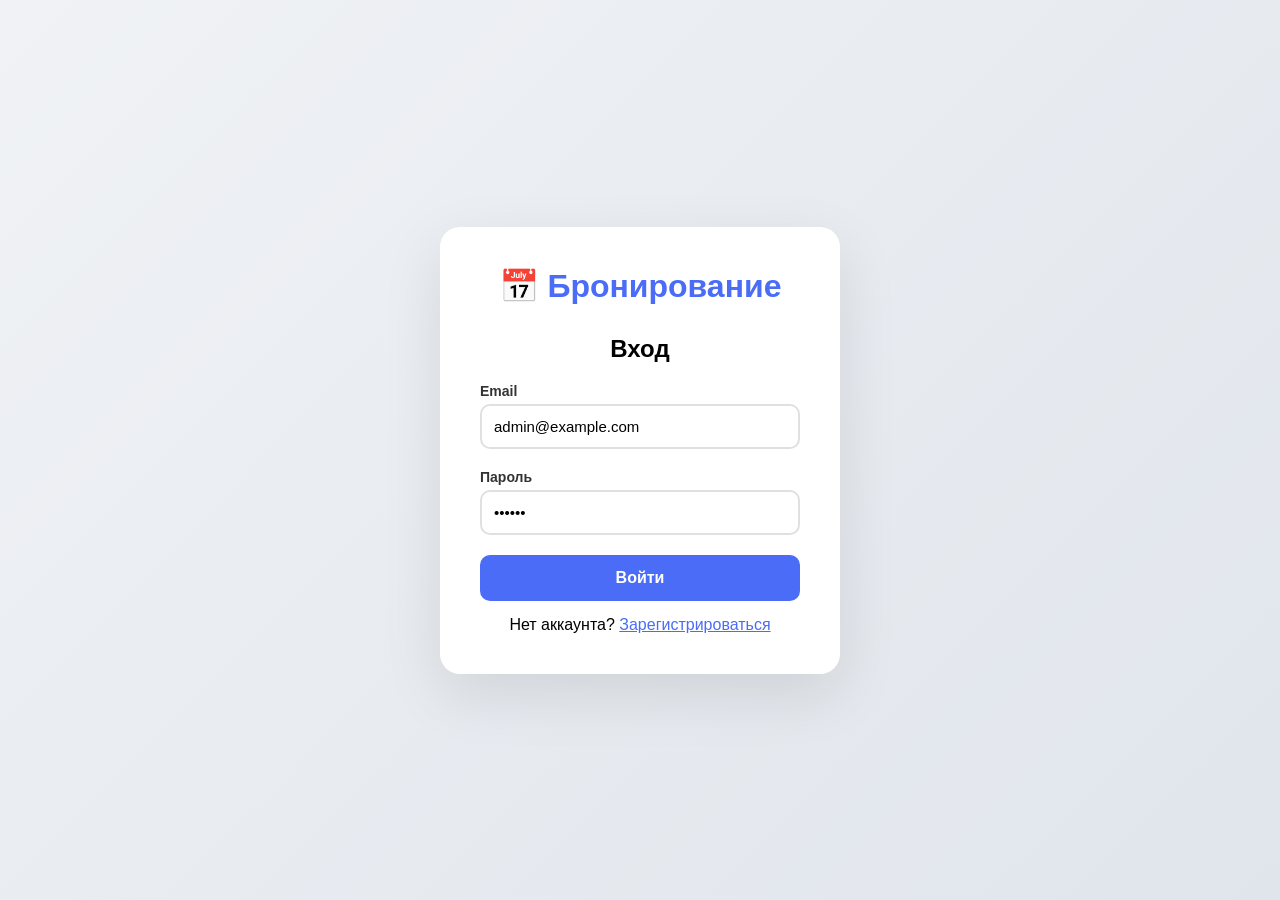
==== login.html @ a8e21381 "Добавьте файлы проекта." ====
<!DOCTYPE html>
<html lang="ru">
<head>
    <meta charset="UTF-8">
    <meta name="viewport" content="width=device-width, initial-scale=1.0">
    <title>Вход в систему</title>
    <link rel="stylesheet" href="style.css">
    <style>
        body {
            display: flex;
            justify-content: center;
            align-items: center;
            min-height: 100vh;
            background: linear-gradient(135deg, #f0f2f5 0%, #e0e5ec 100%);
            margin: 0;
            padding: 20px;
        }
        .login-container {
            background: white;
            border-radius: 20px;
            padding: 40px;
            max-width: 400px;
            width: 100%;
            box-shadow: 0 20px 60px rgba(0, 0, 0, 0.1);
        }
        .login-container h1 {
            text-align: center;
            margin-bottom: 30px;
            color: #1a1a2e;
        }
        .login-container h1 span {
            color: #4a6cf7;
        }
        .form-group {
            margin-bottom: 20px;
        }
        .form-group label {
            display: block;
            font-weight: 600;
            margin-bottom: 5px;
            color: #333;
        }
        .form-group input {
            width: 100%;
            padding: 12px;
            border: 2px solid #e0e0e0;
            border-radius: 10px;
            font-size: 15px;
            transition: border-color 0.3s;
        }
        .form-group input:focus {
            outline: none;
            border-color: #4a6cf7;
        }
        .btn-primary {
            width: 100%;
            padding: 14px;
            background: #4a6cf7;
            color: white;
            border: none;
            border-radius: 10px;
            font-size: 16px;
            font-weight: 600;
            cursor: pointer;
            transition: background 0.3s;
        }
        .btn-primary:hover {
            background: #3a5bd9;
        }
        .toggle-link {
            text-align: center;
            margin-top: 15px;
        }
        .toggle-link a {
            color: #4a6cf7;
            cursor: pointer;
            text-decoration: underline;
        }
        .toggle-link a:hover {
            color: #3a5bd9;
        }
        .error-message {
            color: red;
            text-align: center;
            margin-bottom: 15px;
            display: none;
        }
        .success-message {
            color: green;
            text-align: center;
            margin-bottom: 15px;
            display: none;
        }
        .hidden {
            display: none;
        }
    </style>
</head>
<body>
    <div class="login-container">
        <h1>📅 <span>Бронирование</span></h1>
        
        <div id="errorMessage" class="error-message"></div>
        <div id="successMessage" class="success-message"></div>
        
        <!-- Форма входа -->
        <div id="loginForm">
            <h2 style="text-align: center; margin-bottom: 20px;">Вход</h2>
            <div class="form-group">
                <label>Email</label>
                <input type="email" id="loginEmail" placeholder="admin@example.com" value="admin@example.com">
            </div>
            <div class="form-group">
                <label>Пароль</label>
                <input type="password" id="loginPassword" placeholder="••••••" value="123456">
            </div>
            <button class="btn-primary" onclick="handleLogin()">Войти</button>
            <div class="toggle-link">
                Нет аккаунта? <a onclick="showRegister()">Зарегистрироваться</a>
            </div>
        </div>
        
        <!-- Форма регистрации -->
        <div id="registerForm" class="hidden">
            <h2 style="text-align: center; margin-bottom: 20px;">Регистрация</h2>
            <div class="form-group">
                <label>Имя</label>
                <input type="text" id="registerName" placeholder="Иван Петров">
            </div>
            <div class="form-group">
                <label>Email</label>
                <input type="email" id="registerEmail" placeholder="ivan@example.com">
            </div>
            <div class="form-group">
                <label>Пароль (минимум 6 символов)</label>
                <input type="password" id="registerPassword" placeholder="••••••">
            </div>
            <button class="btn-primary" onclick="handleRegister()">Зарегистрироваться</button>
            <div class="toggle-link">
                Уже есть аккаунт? <a onclick="showLogin()">Войти</a>
            </div>
        </div>
    </div>

    <script>
        function showError(message) {
            const el = document.getElementById('errorMessage');
            el.textContent = message;
            el.style.display = 'block';
            setTimeout(() => el.style.display = 'none', 5000);
        }
        
        function showSuccess(message) {
            const el = document.getElementById('successMessage');
            el.textContent = message;
            el.style.display = 'block';
            setTimeout(() => el.style.display = 'none', 5000);
        }
        
        function showRegister() {
            document.getElementById('loginForm').classList.add('hidden');
            document.getElementById('registerForm').classList.remove('hidden');
            document.getElementById('errorMessage').style.display = 'none';
        }
        
        function showLogin() {
            document.getElementById('registerForm').classList.add('hidden');
            document.getElementById('loginForm').classList.remove('hidden');
            document.getElementById('errorMessage').style.display = 'none';
        }
        
        async function handleLogin() {
            const email = document.getElementById('loginEmail').value;
            const password = document.getElementById('loginPassword').value;
            
            try {
                const response = await fetch('api/login.php', {
                    method: 'POST',
                    headers: { 'Content-Type': 'application/json' },
                    body: JSON.stringify({ email, password })
                });
                
                const data = await response.json();
                
                if (data.success) {
                    showSuccess('Вход выполнен!');
                    setTimeout(() => {
                        window.location.href = 'index.html';
                    }, 500);
                } else {
                    showError(data.error || 'Ошибка входа');
                }
            } catch (error) {
                showError('Ошибка подключения к серверу');
            }
        }
        
        async function handleRegister() {
            const full_name = document.getElementById('registerName').value;
            const email = document.getElementById('registerEmail').value;
            const password = document.getElementById('registerPassword').value;
            
            if (!full_name || !email || !password) {
                showError('Заполните все поля');
                return;
            }
            
            try {
                const response = await fetch('api/register.php', {
                    method: 'POST',
                    headers: { 'Content-Type': 'application/json' },
                    body: JSON.stringify({ full_name, email, password })
                });
                
                const data = await response.json();
                
                if (data.success) {
                    showSuccess('Регистрация успешна! Теперь войдите.');
                    showLogin();
                } else {
                    showError(data.error || 'Ошибка регистрации');
                }
            } catch (error) {
                showError('Ошибка подключения к серверу');
            }
        }
        
        // Enter для входа
        document.addEventListener('keydown', function(e) {
            if (e.key === 'Enter') {
                if (!document.getElementById('loginForm').classList.contains('hidden')) {
                    handleLogin();
                } else {
                    handleRegister();
                }
            }
        });
    </script>
</body>
</html>
---- style.css ----
/* ========================================
   ГЛОБАЛЬНЫЕ СТИЛИ
   ======================================== */
* {
    margin: 0;
    padding: 0;
    box-sizing: border-box;
    font-family: -apple-system, BlinkMacSystemFont, 'Segoe UI', Roboto, 'Helvetica Neue', Arial, sans-serif;
}

body {
    background: #f0f2f5;
    padding: 20px;
    min-height: 100vh;
}

.container {
    max-width: 1400px;
    margin: 0 auto;
    background: #ffffff;
    border-radius: 16px;
    padding: 24px;
    box-shadow: 0 4px 24px rgba(0, 0, 0, 0.06);
}

/* ========================================
   ВЕРХНЯЯ ПАНЕЛЬ
   ======================================== */
.header {
    display: flex;
    justify-content: space-between;
    align-items: center;
    flex-wrap: wrap;
    gap: 15px;
    margin-bottom: 20px;
    padding-bottom: 16px;
    border-bottom: 2px solid #f0f2f5;
}

.header h1 {
    font-size: 24px;
    color: #1a1a2e;
    display: flex;
    align-items: center;
    gap: 12px;
    font-weight: 700;
}

.header h1 span {
    background: #4a6cf7;
    color: white;
    font-size: 12px;
    padding: 2px 14px;
    border-radius: 20px;
    font-weight: 600;
    letter-spacing: 0.5px;
}

.header-controls {
    display: flex;
    gap: 10px;
    align-items: center;
    flex-wrap: wrap;
}

.header-controls input[type="date"] {
    padding: 8px 14px;
    border: 2px solid #e0e0e0;
    border-radius: 8px;
    font-size: 15px;
    background: white;
    cursor: pointer;
    transition: border-color 0.2s;
}

.header-controls input[type="date"]:focus {
    outline: none;
    border-color: #4a6cf7;
}

/* ========================================
   КНОПКИ
   ======================================== */
.btn {
    padding: 8px 20px;
    border: none;
    border-radius: 8px;
    font-size: 14px;
    font-weight: 600;
    cursor: pointer;
    transition: all 0.25s ease;
    display: inline-flex;
    align-items: center;
    gap: 6px;
}

.btn-primary {
    background: #4a6cf7;
    color: white;
}

.btn-primary:hover {
    background: #3a5bd9;
    transform: translateY(-2px);
    box-shadow: 0 4px 14px rgba(74, 108, 247, 0.35);
}

.btn-outline {
    background: transparent;
    border: 2px solid #e0e0e0;
    color: #555;
}

.btn-outline:hover {
    background: #f8f9fa;
    border-color: #4a6cf7;
    color: #4a6cf7;
}

.btn-danger {
    background: #dc3545;
    color: white;
}

.btn-danger:hover {
    background: #c82333;
    transform: translateY(-2px);
    box-shadow: 0 4px 14px rgba(220, 53, 69, 0.3);
}

.btn-success {
    background: #28a745;
    color: white;
}

.btn-success:hover {
    background: #218838;
    transform: translateY(-2px);
    box-shadow: 0 4px 14px rgba(40, 167, 69, 0.3);
}

/* ========================================
   СТАТИСТИКА
   ======================================== */
.stats {
    display: flex;
    gap: 20px;
    margin-bottom: 18px;
    flex-wrap: wrap;
}

.stat-item {
    background: #f8f9fa;
    padding: 8px 18px;
    border-radius: 10px;
    font-size: 14px;
    color: #555;
    border: 1px solid #e9ecef;
}

.stat-item strong {
    color: #1a1a2e;
    font-size: 18px;
    margin-left: 4px;
}

/* ========================================
   ФИЛЬТРЫ
   ======================================== */
.filters {
    display: flex;
    gap: 16px;
    align-items: center;
    flex-wrap: wrap;
    margin-bottom: 20px;
    padding: 12px 16px;
    background: #f8f9fa;
    border-radius: 10px;
    border: 1px solid #e9ecef;
}

.filters label {
    display: flex;
    align-items: center;
    gap: 6px;
    font-size: 14px;
    color: #495057;
    cursor: pointer;
}

.filters select {
    padding: 6px 12px;
    border: 2px solid #e0e0e0;
    border-radius: 6px;
    background: white;
    font-size: 13px;
    cursor: pointer;
}

.filters select:focus {
    outline: none;
    border-color: #4a6cf7;
}

.filters input[type="checkbox"] {
    width: 16px;
    height: 16px;
    cursor: pointer;
    accent-color: #4a6cf7;
}

/* ========================================
   СЕТКА БРОНИРОВАНИЯ (ТАБЛИЦА)
   ======================================== */
.table-wrapper {
    overflow-x: auto;
    border-radius: 12px;
    border: 1px solid #e9ecef;
    background: white;
}

#scheduleTable {
    width: 100%;
    border-collapse: collapse;
    table-layout: fixed;
    min-width: 600px;
}

/* --- Шапка таблицы --- */
#scheduleTable thead th {
    background: #f8f9fa;
    padding: 12px 8px;
    text-align: center;
    font-weight: 700;
    font-size: 14px;
    color: #1a1a2e;
    border-bottom: 2px solid #dee2e6;
    position: sticky;
    top: 0;
    z-index: 10;
}

.time-header {
    width: 80px;
    min-width: 80px;
    background: #e9ecef !important;
}

.room-header {
    font-size: 13px;
    min-width: 120px;
}

.room-header small {
    display: block;
    font-weight: 400;
    font-size: 11px;
    color: #6c757d;
    margin-top: 4px;
}

.room-header .room-badge {
    display: inline-block;
    background: #4a6cf7;
    color: white;
    font-size: 10px;
    padding: 2px 10px;
    border-radius: 12px;
    margin-top: 4px;
}

/* --- Строки таблицы --- */
#scheduleTable tbody tr {
    transition: background 0.15s;
}

#scheduleTable tbody tr:hover {
    background: #fafbfc;
}

#scheduleTable tbody td {
    padding: 0;
    text-align: center;
    border: 1px solid #e9ecef;
    height: 52px;
    vertical-align: middle;
    font-size: 13px;
}

/* --- Ячейка времени --- */
.time-label {
    background: #f8f9fa;
    font-weight: 600;
    font-size: 13px;
    color: #495057;
    position: sticky;
    left: 0;
    z-index: 5;
    border-right: 2px solid #dee2e6 !important;
    width: 80px;
    min-width: 80px;
    padding: 0 4px !important;
}

/* --- Ячейки слотов --- */
.slot {
    cursor: pointer;
    transition: all 0.15s ease;
    position: relative;
    height: 52px;
    user-select: none;
}

.slot.free {
    background: #ffffff;
}

.slot.free:hover {
    background: #d4edda;
    transform: scale(1.04);
    box-shadow: 0 2px 12px rgba(0, 0, 0, 0.1);
    z-index: 2;
}

.slot.free:active {
    transform: scale(0.95);
}

.slot.occupied {
    background: #f8d7da;
    cursor: not-allowed;
    color: #721c24;
}

.slot.occupied:hover {
    background: #f5c6cb;
}

.slot.my-booking {
    background: #cce5ff;
    border: 2px solid #4a6cf7;
    position: relative;
}

.slot.my-booking::after {
    content: '⭐';
    position: absolute;
    top: -6px;
    right: -6px;
    font-size: 14px;
}

.slot .slot-icon {
    font-size: 18px;
    line-height: 1;
}

/* --- Тултип для занятых слотов --- */
.slot[title] {
    position: relative;
}

/* ========================================
   ПОДВАЛ (ЛЕГЕНДА)
   ======================================== */
.footer {
    display: flex;
    gap: 20px;
    align-items: center;
    margin-top: 16px;
    padding-top: 14px;
    border-top: 1px solid #e9ecef;
    font-size: 14px;
    color: #495057;
    flex-wrap: wrap;
}

.footer span {
    display: flex;
    align-items: center;
    gap: 6px;
}

/* ========================================
   МОДАЛЬНОЕ ОКНО
   ======================================== */
.modal-overlay {
    display: none; /* Скрыто по умолчанию */
    position: fixed;
    top: 0;
    left: 0;
    width: 100%;
    height: 100%;
    background: rgba(0, 0, 0, 0.5);
    backdrop-filter: blur(4px);
    z-index: 1000;
    justify-content: center;
    align-items: center;
    animation: fadeIn 0.25s ease;
}

.modal-overlay.active {
    display: flex;
}

@keyframes fadeIn {
    from {
        opacity: 0;
        transform: scale(0.95);
    }
    to {
        opacity: 1;
        transform: scale(1);
    }
}

.modal-content {
    background: white;
    border-radius: 16px;
    padding: 30px;
    max-width: 480px;
    width: 92%;
    max-height: 90vh;
    overflow-y: auto;
    box-shadow: 0 20px 60px rgba(0, 0, 0, 0.3);
    position: relative;
}

.modal-close {
    position: absolute;
    top: 14px;
    right: 20px;
    font-size: 28px;
    font-weight: 300;
    color: #999;
    cursor: pointer;
    transition: color 0.2s;
    line-height: 1;
}

.modal-close:hover {
    color: #333;
}

.modal-content h3 {
    font-size: 22px;
    color: #1a1a2e;
    margin-bottom: 16px;
    padding-right: 30px;
}

.modal-body p {
    margin-bottom: 8px;
    font-size: 15px;
    color: #555;
}

.modal-body p strong {
    color: #1a1a2e;
}

/* --- Форма в модалке --- */
.form-group {
    margin: 16px 0;
}

.form-group label {
    display: block;
    font-weight: 600;
    font-size: 14px;
    color: #333;
    margin-bottom: 4px;
}

.form-group input[type="text"],
.form-group input[type="number"] {
    width: 100%;
    padding: 10px 14px;
    border: 2px solid #e0e0e0;
    border-radius: 8px;
    font-size: 15px;
    transition: border-color 0.2s;
}

.form-group input:focus {
    outline: none;
    border-color: #4a6cf7;
}

.form-group input[type="checkbox"] {
    width: 18px;
    height: 18px;
    accent-color: #4a6cf7;
    cursor: pointer;
}

/* ========================================
   АДАПТИВНОСТЬ (МОБИЛЬНЫЕ УСТРОЙСТВА)
   ======================================== */
@media (max-width: 768px) {
    body {
        padding: 10px;
    }

    .container {
        padding: 14px;
    }

    .header h1 {
        font-size: 19px;
    }

    .header h1 span {
        font-size: 10px;
        padding: 2px 10px;
    }

    .header-controls input[type="date"] {
        font-size: 13px;
        padding: 6px 10px;
    }

    .btn {
        padding: 6px 14px;
        font-size: 13px;
    }

    .stats {
        gap: 10px;
    }

    .stat-item {
        font-size: 12px;
        padding: 6px 12px;
    }

    .stat-item strong {
        font-size: 15px;
    }

    .filters {
        gap: 10px;
        padding: 10px 12px;
    }

    .filters label {
        font-size: 13px;
    }

    .time-header {
        width: 60px;
        min-width: 60px;
    }

    .time-label {
        width: 60px;
        min-width: 60px;
        font-size: 11px;
    }

    .room-header {
        font-size: 11px;
        min-width: 90px;
    }

    .room-header small {
        font-size: 10px;
    }

    #scheduleTable tbody td {
        height: 44px;
        font-size: 11px;
    }

    .slot {
        height: 44px;
    }

    .modal-content {
        padding: 20px;
        max-width: 100%;
        margin: 10px;
    }

    .footer {
        font-size: 12px;
        gap: 12px;
    }
}

@media (max-width: 480px) {
    .header {
        flex-direction: column;
        align-items: stretch;
    }

    .header-controls {
        justify-content: stretch;
    }

    .header-controls input[type="date"] {
        flex: 1;
    }

    .stats {
        flex-direction: column;
        gap: 6px;
    }

    .filters {
        flex-direction: column;
        align-items: stretch;
    }

    .filters select {
        width: 100%;
    }
}

/* ========================================
   ВСПОМОГАТЕЛЬНЫЕ КЛАССЫ
   ======================================== */
.text-muted {
    color: #6c757d;
}

.text-center {
    text-align: center;
}

.mt-2 {
    margin-top: 12px;
}

.mb-2 {
    margin-bottom: 12px;
}

.hidden {
    display: none !important;
}

/* Скелетон (загрузка) */
.loading-shimmer {
    background: linear-gradient(90deg, #f0f0f0 25%, #e0e0e0 50%, #f0f0f0 75%);
    background-size: 200% 100%;
    animation: shimmer 1.5s infinite;
}

@keyframes shimmer {
    0% {
        background-position: -200% 0;
    }
    100% {
        background-position: 200% 0;
    }
}
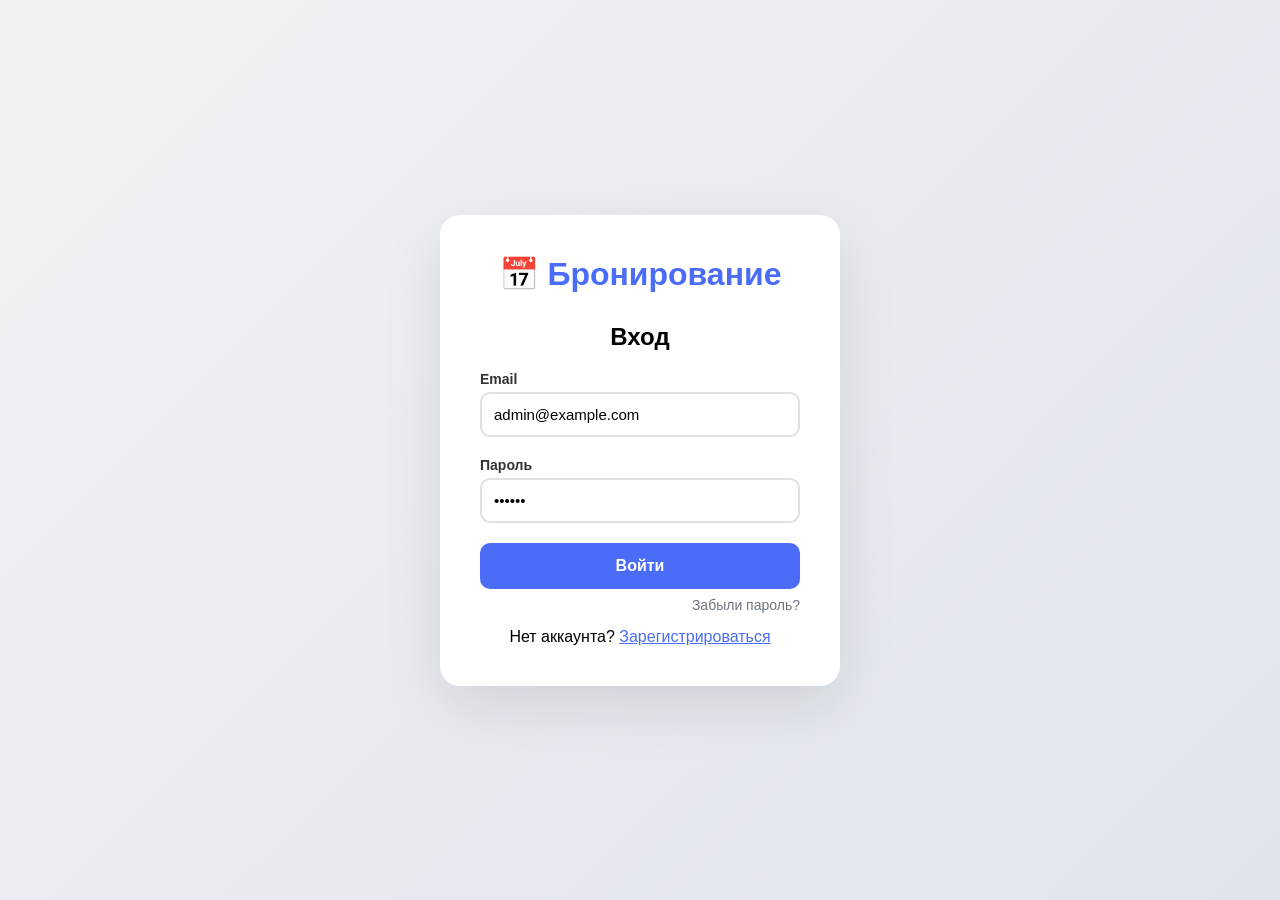
==== commit 791eef57: "Add files via upload" ====
--- a/login.html
+++ b/login.html
@@ -1,240 +1,465 @@
-<!DOCTYPE html>
-<html lang="ru">
-<head>
-    <meta charset="UTF-8">
-    <meta name="viewport" content="width=device-width, initial-scale=1.0">
-    <title>Вход в систему</title>
-    <link rel="stylesheet" href="style.css">
-    <style>
-        body {
-            display: flex;
-            justify-content: center;
-            align-items: center;
-            min-height: 100vh;
-            background: linear-gradient(135deg, #f0f2f5 0%, #e0e5ec 100%);
-            margin: 0;
-            padding: 20px;
-        }
-        .login-container {
-            background: white;
-            border-radius: 20px;
-            padding: 40px;
-            max-width: 400px;
-            width: 100%;
-            box-shadow: 0 20px 60px rgba(0, 0, 0, 0.1);
-        }
-        .login-container h1 {
-            text-align: center;
-            margin-bottom: 30px;
-            color: #1a1a2e;
-        }
-        .login-container h1 span {
-            color: #4a6cf7;
-        }
-        .form-group {
-            margin-bottom: 20px;
-        }
-        .form-group label {
-            display: block;
-            font-weight: 600;
-            margin-bottom: 5px;
-            color: #333;
-        }
-        .form-group input {
-            width: 100%;
-            padding: 12px;
-            border: 2px solid #e0e0e0;
-            border-radius: 10px;
-            font-size: 15px;
-            transition: border-color 0.3s;
-        }
-        .form-group input:focus {
-            outline: none;
-            border-color: #4a6cf7;
-        }
-        .btn-primary {
-            width: 100%;
-            padding: 14px;
-            background: #4a6cf7;
-            color: white;
-            border: none;
-            border-radius: 10px;
-            font-size: 16px;
-            font-weight: 600;
-            cursor: pointer;
-            transition: background 0.3s;
-        }
-        .btn-primary:hover {
-            background: #3a5bd9;
-        }
-        .toggle-link {
-            text-align: center;
-            margin-top: 15px;
-        }
-        .toggle-link a {
-            color: #4a6cf7;
-            cursor: pointer;
-            text-decoration: underline;
-        }
-        .toggle-link a:hover {
-            color: #3a5bd9;
-        }
-        .error-message {
-            color: red;
-            text-align: center;
-            margin-bottom: 15px;
-            display: none;
-        }
-        .success-message {
-            color: green;
-            text-align: center;
-            margin-bottom: 15px;
-            display: none;
-        }
-        .hidden {
-            display: none;
-        }
-    </style>
-</head>
-<body>
-    <div class="login-container">
-        <h1>📅 <span>Бронирование</span></h1>
-        
-        <div id="errorMessage" class="error-message"></div>
-        <div id="successMessage" class="success-message"></div>
-        
-        <!-- Форма входа -->
-        <div id="loginForm">
-            <h2 style="text-align: center; margin-bottom: 20px;">Вход</h2>
-            <div class="form-group">
-                <label>Email</label>
-                <input type="email" id="loginEmail" placeholder="admin@example.com" value="admin@example.com">
-            </div>
-            <div class="form-group">
-                <label>Пароль</label>
-                <input type="password" id="loginPassword" placeholder="••••••" value="123456">
-            </div>
-            <button class="btn-primary" onclick="handleLogin()">Войти</button>
-            <div class="toggle-link">
-                Нет аккаунта? <a onclick="showRegister()">Зарегистрироваться</a>
-            </div>
-        </div>
-        
-        <!-- Форма регистрации -->
-        <div id="registerForm" class="hidden">
-            <h2 style="text-align: center; margin-bottom: 20px;">Регистрация</h2>
-            <div class="form-group">
-                <label>Имя</label>
-                <input type="text" id="registerName" placeholder="Иван Петров">
-            </div>
-            <div class="form-group">
-                <label>Email</label>
-                <input type="email" id="registerEmail" placeholder="ivan@example.com">
-            </div>
-            <div class="form-group">
-                <label>Пароль (минимум 6 символов)</label>
-                <input type="password" id="registerPassword" placeholder="••••••">
-            </div>
-            <button class="btn-primary" onclick="handleRegister()">Зарегистрироваться</button>
-            <div class="toggle-link">
-                Уже есть аккаунт? <a onclick="showLogin()">Войти</a>
-            </div>
-        </div>
-    </div>
-
-    <script>
-        function showError(message) {
-            const el = document.getElementById('errorMessage');
-            el.textContent = message;
-            el.style.display = 'block';
-            setTimeout(() => el.style.display = 'none', 5000);
-        }
-        
-        function showSuccess(message) {
-            const el = document.getElementById('successMessage');
-            el.textContent = message;
-            el.style.display = 'block';
-            setTimeout(() => el.style.display = 'none', 5000);
-        }
-        
-        function showRegister() {
-            document.getElementById('loginForm').classList.add('hidden');
-            document.getElementById('registerForm').classList.remove('hidden');
-            document.getElementById('errorMessage').style.display = 'none';
-        }
-        
-        function showLogin() {
-            document.getElementById('registerForm').classList.add('hidden');
-            document.getElementById('loginForm').classList.remove('hidden');
-            document.getElementById('errorMessage').style.display = 'none';
-        }
-        
-        async function handleLogin() {
-            const email = document.getElementById('loginEmail').value;
-            const password = document.getElementById('loginPassword').value;
-            
-            try {
-                const response = await fetch('api/login.php', {
-                    method: 'POST',
-                    headers: { 'Content-Type': 'application/json' },
-                    body: JSON.stringify({ email, password })
-                });
-                
-                const data = await response.json();
-                
-                if (data.success) {
-                    showSuccess('Вход выполнен!');
-                    setTimeout(() => {
-                        window.location.href = 'index.html';
-                    }, 500);
-                } else {
-                    showError(data.error || 'Ошибка входа');
-                }
-            } catch (error) {
-                showError('Ошибка подключения к серверу');
-            }
-        }
-        
-        async function handleRegister() {
-            const full_name = document.getElementById('registerName').value;
-            const email = document.getElementById('registerEmail').value;
-            const password = document.getElementById('registerPassword').value;
-            
-            if (!full_name || !email || !password) {
-                showError('Заполните все поля');
-                return;
-            }
-            
-            try {
-                const response = await fetch('api/register.php', {
-                    method: 'POST',
-                    headers: { 'Content-Type': 'application/json' },
-                    body: JSON.stringify({ full_name, email, password })
-                });
-                
-                const data = await response.json();
-                
-                if (data.success) {
-                    showSuccess('Регистрация успешна! Теперь войдите.');
-                    showLogin();
-                } else {
-                    showError(data.error || 'Ошибка регистрации');
-                }
-            } catch (error) {
-                showError('Ошибка подключения к серверу');
-            }
-        }
-        
-        // Enter для входа
-        document.addEventListener('keydown', function(e) {
-            if (e.key === 'Enter') {
-                if (!document.getElementById('loginForm').classList.contains('hidden')) {
-                    handleLogin();
-                } else {
-                    handleRegister();
-                }
-            }
-        });
-    </script>
-</body>
+<!DOCTYPE html>
+<html lang="ru">
+<head>
+    <meta charset="UTF-8">
+    <meta name="viewport" content="width=device-width, initial-scale=1.0">
+    <title>Вход в систему</title>
+    <link rel="stylesheet" href="style.css">
+    <style>
+        body {
+            display: flex;
+            justify-content: center;
+            align-items: center;
+            min-height: 100vh;
+            background: linear-gradient(135deg, #f0f2f5 0%, #e0e5ec 100%);
+            margin: 0;
+            padding: 20px;
+        }
+        .login-container {
+            background: white;
+            border-radius: 20px;
+            padding: 40px;
+            max-width: 400px;
+            width: 100%;
+            box-shadow: 0 20px 60px rgba(0, 0, 0, 0.1);
+        }
+        .login-container h1 {
+            text-align: center;
+            margin-bottom: 30px;
+            color: #1a1a2e;
+        }
+        .login-container h1 span {
+            color: #4a6cf7;
+        }
+        .form-group {
+            margin-bottom: 20px;
+        }
+        .form-group label {
+            display: block;
+            font-weight: 600;
+            margin-bottom: 5px;
+            color: #333;
+        }
+        .form-group input {
+            width: 100%;
+            padding: 12px;
+            border: 2px solid #e0e0e0;
+            border-radius: 10px;
+            font-size: 15px;
+            transition: border-color 0.3s;
+        }
+        .form-group input:focus {
+            outline: none;
+            border-color: #4a6cf7;
+        }
+        .btn-primary {
+            width: 100%;
+            padding: 14px;
+            background: #4a6cf7;
+            color: white;
+            border: none;
+            border-radius: 10px;
+            font-size: 16px;
+            font-weight: 600;
+            cursor: pointer;
+            transition: background 0.3s;
+        }
+        .btn-primary:hover {
+            background: #3a5bd9;
+        }
+        .btn-secondary {
+            width: 100%;
+            padding: 12px;
+            background: #f8f9fa;
+            color: #333;
+            border: 2px solid #e0e0e0;
+            border-radius: 10px;
+            font-size: 14px;
+            font-weight: 600;
+            cursor: pointer;
+            transition: background 0.3s;
+        }
+        .btn-secondary:hover {
+            background: #e9ecef;
+        }
+        .toggle-link {
+            text-align: center;
+            margin-top: 15px;
+        }
+        .toggle-link a {
+            color: #4a6cf7;
+            cursor: pointer;
+            text-decoration: underline;
+        }
+        .toggle-link a:hover {
+            color: #3a5bd9;
+        }
+        .error-message {
+            color: #dc3545;
+            text-align: center;
+            margin-bottom: 15px;
+            display: none;
+            font-size: 14px;
+        }
+        .success-message {
+            color: #28a745;
+            text-align: center;
+            margin-bottom: 15px;
+            display: none;
+            font-size: 14px;
+        }
+        .hidden {
+            display: none !important;
+        }
+        .forgot-link {
+            text-align: right;
+            margin-top: 8px;
+            font-size: 14px;
+        }
+        .forgot-link a {
+            color: #6c757d;
+            cursor: pointer;
+            text-decoration: none;
+        }
+        .forgot-link a:hover {
+            color: #4a6cf7;
+            text-decoration: underline;
+        }
+        /* Стили для формы сброса пароля */
+        .reset-section {
+            margin-top: 20px;
+            padding-top: 20px;
+            border-top: 2px solid #e9ecef;
+        }
+        .reset-section h3 {
+            text-align: center;
+            color: #1a1a2e;
+            margin-bottom: 15px;
+        }
+    </style>
+</head>
+<body>
+    <div class="login-container">
+        <h1>📅 <span>Бронирование</span></h1>
+        
+        <div id="errorMessage" class="error-message"></div>
+        <div id="successMessage" class="success-message"></div>
+        
+        <!-- ============================================ -->
+        <!-- ФОРМА ВХОДА -->
+        <!-- ============================================ -->
+        <div id="loginForm">
+            <h2 style="text-align: center; margin-bottom: 20px;">Вход</h2>
+            <div class="form-group">
+                <label>Email</label>
+                <input type="email" id="loginEmail" placeholder="admin@example.com" value="admin@example.com">
+            </div>
+            <div class="form-group">
+                <label>Пароль</label>
+                <input type="password" id="loginPassword" placeholder="••••••" value="123456">
+            </div>
+            <button class="btn-primary" onclick="handleLogin()">Войти</button>
+            
+            <!-- ★ НОВАЯ ССЫЛКА "ЗАБЫЛИ ПАРОЛЬ?" ★ -->
+            <div class="forgot-link">
+                <a onclick="showResetForm()">Забыли пароль?</a>
+            </div>
+            
+            <div class="toggle-link">
+                Нет аккаунта? <a onclick="showRegister()">Зарегистрироваться</a>
+            </div>
+        </div>
+        
+        <!-- ============================================ -->
+        <!-- ФОРМА РЕГИСТРАЦИИ -->
+        <!-- ============================================ -->
+        <div id="registerForm" class="hidden">
+            <h2 style="text-align: center; margin-bottom: 20px;">Регистрация</h2>
+            <div class="form-group">
+                <label>Имя</label>
+                <input type="text" id="registerName" placeholder="Иван Петров">
+            </div>
+            <div class="form-group">
+                <label>Email</label>
+                <input type="email" id="registerEmail" placeholder="ivan@example.com">
+            </div>
+            <div class="form-group">
+                <label>Пароль (минимум 6 символов)</label>
+                <input type="password" id="registerPassword" placeholder="••••••">
+            </div>
+            <button class="btn-primary" onclick="handleRegister()">Зарегистрироваться</button>
+            <div class="toggle-link">
+                Уже есть аккаунт? <a onclick="showLogin()">Войти</a>
+            </div>
+        </div>
+        
+        <!-- ============================================ -->
+        <!-- ★ НОВАЯ ФОРМА: ВОССТАНОВЛЕНИЕ ПАРОЛЯ ★ -->
+        <!-- ============================================ -->
+        <div id="resetForm" class="hidden">
+            <h2 style="text-align: center; margin-bottom: 20px;">🔑 Восстановление пароля</h2>
+            
+            <!-- Шаг 1: Ввод email -->
+            <div id="resetStep1">
+                <div class="form-group">
+                    <label>Введите ваш Email</label>
+                    <input type="email" id="resetEmail" placeholder="user@example.com">
+                </div>
+                <button class="btn-primary" onclick="checkEmail()">Проверить email</button>
+                <div class="toggle-link">
+                    <a onclick="showLogin()">← Вернуться ко входу</a>
+                </div>
+            </div>
+            
+            <!-- Шаг 2: Ввод нового пароля (показывается после проверки email) -->
+            <div id="resetStep2" class="hidden">
+                <p style="text-align: center; color: #28a745;">
+                    ✅ Email найден! Введите новый пароль.
+                </p>
+                <div class="form-group">
+                    <label>Новый пароль (минимум 6 символов)</label>
+                    <input type="password" id="resetNewPassword" placeholder="Новый пароль">
+                </div>
+                <div class="form-group">
+                    <label>Повторите новый пароль</label>
+                    <input type="password" id="resetConfirmPassword" placeholder="Повторите пароль">
+                </div>
+                <button class="btn-primary" onclick="resetPassword()">Сменить пароль</button>
+                <div class="toggle-link">
+                    <a onclick="showLogin()">← Вернуться ко входу</a>
+                </div>
+            </div>
+        </div>
+    </div>
+
+    <script>
+        // ============================================
+        // ОБЩИЕ ФУНКЦИИ
+        // ============================================
+        
+        function showError(message) {
+            const el = document.getElementById('errorMessage');
+            el.textContent = message;
+            el.style.display = 'block';
+            document.getElementById('successMessage').style.display = 'none';
+            setTimeout(() => el.style.display = 'none', 6000);
+        }
+        
+        function showSuccess(message) {
+            const el = document.getElementById('successMessage');
+            el.textContent = message;
+            el.style.display = 'block';
+            document.getElementById('errorMessage').style.display = 'none';
+            setTimeout(() => el.style.display = 'none', 6000);
+        }
+        
+        function showRegister() {
+            document.getElementById('loginForm').classList.add('hidden');
+            document.getElementById('registerForm').classList.remove('hidden');
+            document.getElementById('resetForm').classList.add('hidden');
+            document.getElementById('errorMessage').style.display = 'none';
+        }
+        
+        function showLogin() {
+            document.getElementById('registerForm').classList.add('hidden');
+            document.getElementById('resetForm').classList.add('hidden');
+            document.getElementById('loginForm').classList.remove('hidden');
+            document.getElementById('errorMessage').style.display = 'none';
+            document.getElementById('successMessage').style.display = 'none';
+            // Сбрасываем форму сброса
+            document.getElementById('resetStep1').classList.remove('hidden');
+            document.getElementById('resetStep2').classList.add('hidden');
+            document.getElementById('resetEmail').value = '';
+            document.getElementById('resetNewPassword').value = '';
+            document.getElementById('resetConfirmPassword').value = '';
+        }
+        
+        function showResetForm() {
+            document.getElementById('loginForm').classList.add('hidden');
+            document.getElementById('registerForm').classList.add('hidden');
+            document.getElementById('resetForm').classList.remove('hidden');
+            document.getElementById('errorMessage').style.display = 'none';
+            document.getElementById('successMessage').style.display = 'none';
+            // Сбрасываем шаги
+            document.getElementById('resetStep1').classList.remove('hidden');
+            document.getElementById('resetStep2').classList.add('hidden');
+            document.getElementById('resetEmail').value = '';
+            document.getElementById('resetNewPassword').value = '';
+            document.getElementById('resetConfirmPassword').value = '';
+        }
+        
+        // ============================================
+        // ВХОД
+        // ============================================
+        async function handleLogin() {
+            const email = document.getElementById('loginEmail').value;
+            const password = document.getElementById('loginPassword').value;
+            
+            if (!email || !password) {
+                showError('Заполните все поля');
+                return;
+            }
+            
+            try {
+                const response = await fetch('api/login.php', {
+                    method: 'POST',
+                    headers: { 'Content-Type': 'application/json' },
+                    body: JSON.stringify({ email, password })
+                });
+                
+                const data = await response.json();
+                
+                if (data.success) {
+                    showSuccess('Вход выполнен!');
+                    setTimeout(() => {
+                        window.location.href = 'index.html';
+                    }, 500);
+                } else {
+                    showError(data.error || 'Ошибка входа');
+                }
+            } catch (error) {
+                showError('Ошибка подключения к серверу');
+            }
+        }
+        
+        // ============================================
+        // РЕГИСТРАЦИЯ
+        // ============================================
+        async function handleRegister() {
+            const full_name = document.getElementById('registerName').value;
+            const email = document.getElementById('registerEmail').value;
+            const password = document.getElementById('registerPassword').value;
+            
+            if (!full_name || !email || !password) {
+                showError('Заполните все поля');
+                return;
+            }
+            
+            try {
+                const response = await fetch('api/register.php', {
+                    method: 'POST',
+                    headers: { 'Content-Type': 'application/json' },
+                    body: JSON.stringify({ full_name, email, password })
+                });
+                
+                const data = await response.json();
+                
+                if (data.success) {
+                    showSuccess('Регистрация успешна! Теперь войдите.');
+                    showLogin();
+                } else {
+                    showError(data.error || 'Ошибка регистрации');
+                }
+            } catch (error) {
+                showError('Ошибка подключения к серверу');
+            }
+        }
+        
+        // ============================================
+        // ★ НОВЫЕ ФУНКЦИИ: ВОССТАНОВЛЕНИЕ ПАРОЛЯ ★
+        // ============================================
+        
+        // Шаг 1: Проверка email
+        async function checkEmail() {
+            const email = document.getElementById('resetEmail').value.trim();
+            
+            if (!email) {
+                showError('Введите ваш email');
+                return;
+            }
+            
+            try {
+                const response = await fetch('api/check_email.php', {
+                    method: 'POST',
+                    headers: { 'Content-Type': 'application/json' },
+                    body: JSON.stringify({ email })
+                });
+                
+                const data = await response.json();
+                
+                if (data.exists) {
+                    // Email найден → показываем шаг 2
+                    document.getElementById('resetStep1').classList.add('hidden');
+                    document.getElementById('resetStep2').classList.remove('hidden');
+                    document.getElementById('errorMessage').style.display = 'none';
+                    showSuccess('✅ Email подтверждён! Введите новый пароль.');
+                } else {
+                    showError('❌ Пользователь с таким email не найден');
+                }
+            } catch (error) {
+                showError('Ошибка подключения к серверу');
+            }
+        }
+        
+        // Шаг 2: Сброс пароля
+        async function resetPassword() {
+            const email = document.getElementById('resetEmail').value.trim();
+            const newPassword = document.getElementById('resetNewPassword').value;
+            const confirmPassword = document.getElementById('resetConfirmPassword').value;
+            
+            // Проверка: пароль не пустой
+            if (!newPassword || !confirmPassword) {
+                showError('Заполните оба поля с паролем');
+                return;
+            }
+            
+            // Проверка: длина пароля
+            if (newPassword.length < 6) {
+                showError('Пароль должен быть минимум 6 символов');
+                return;
+            }
+            
+            // Проверка: пароли совпадают
+            if (newPassword !== confirmPassword) {
+                showError('Пароли не совпадают');
+                return;
+            }
+            
+            try {
+                const response = await fetch('api/reset_password.php', {
+                    method: 'POST',
+                    headers: { 'Content-Type': 'application/json' },
+                    body: JSON.stringify({ email, new_password: newPassword })
+                });
+                
+                const data = await response.json();
+                
+                if (data.success) {
+                    showSuccess('✅ Пароль успешно изменён! Теперь войдите.');
+                    setTimeout(() => {
+                        showLogin();
+                    }, 2000);
+                } else {
+                    showError(data.error || 'Ошибка сброса пароля');
+                }
+            } catch (error) {
+                showError('Ошибка подключения к серверу');
+            }
+        }
+        
+        // Enter для всех форм
+        document.addEventListener('keydown', function(e) {
+            if (e.key === 'Enter') {
+                // Форма входа
+                if (!document.getElementById('loginForm').classList.contains('hidden')) {
+                    handleLogin();
+                }
+                // Форма регистрации
+                else if (!document.getElementById('registerForm').classList.contains('hidden')) {
+                    handleRegister();
+                }
+                // Форма сброса — шаг 1
+                else if (!document.getElementById('resetForm').classList.contains('hidden') && 
+                         !document.getElementById('resetStep1').classList.contains('hidden')) {
+                    checkEmail();
+                }
+                // Форма сброса — шаг 2
+                else if (!document.getElementById('resetForm').classList.contains('hidden') && 
+                         !document.getElementById('resetStep2').classList.contains('hidden')) {
+                    resetPassword();
+                }
+            }
+        });
+    </script>
+</body>
 </html>
